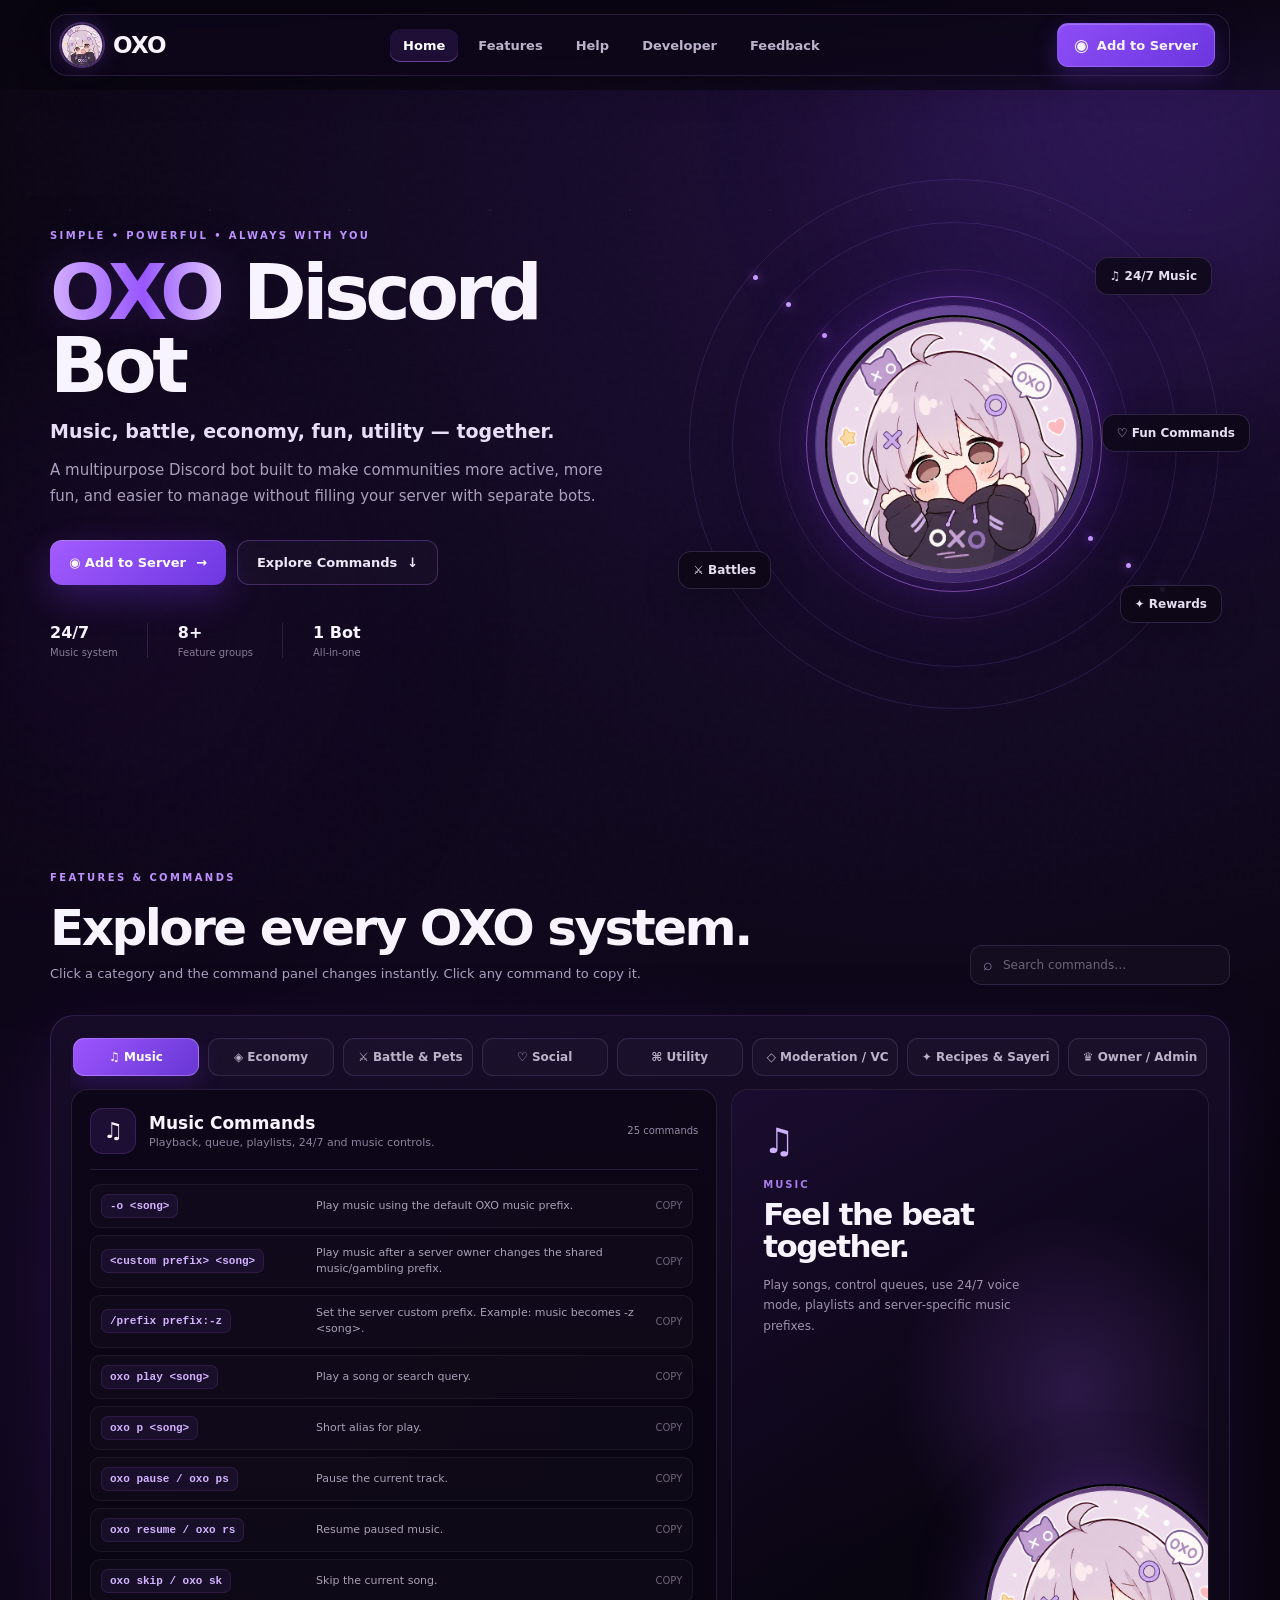
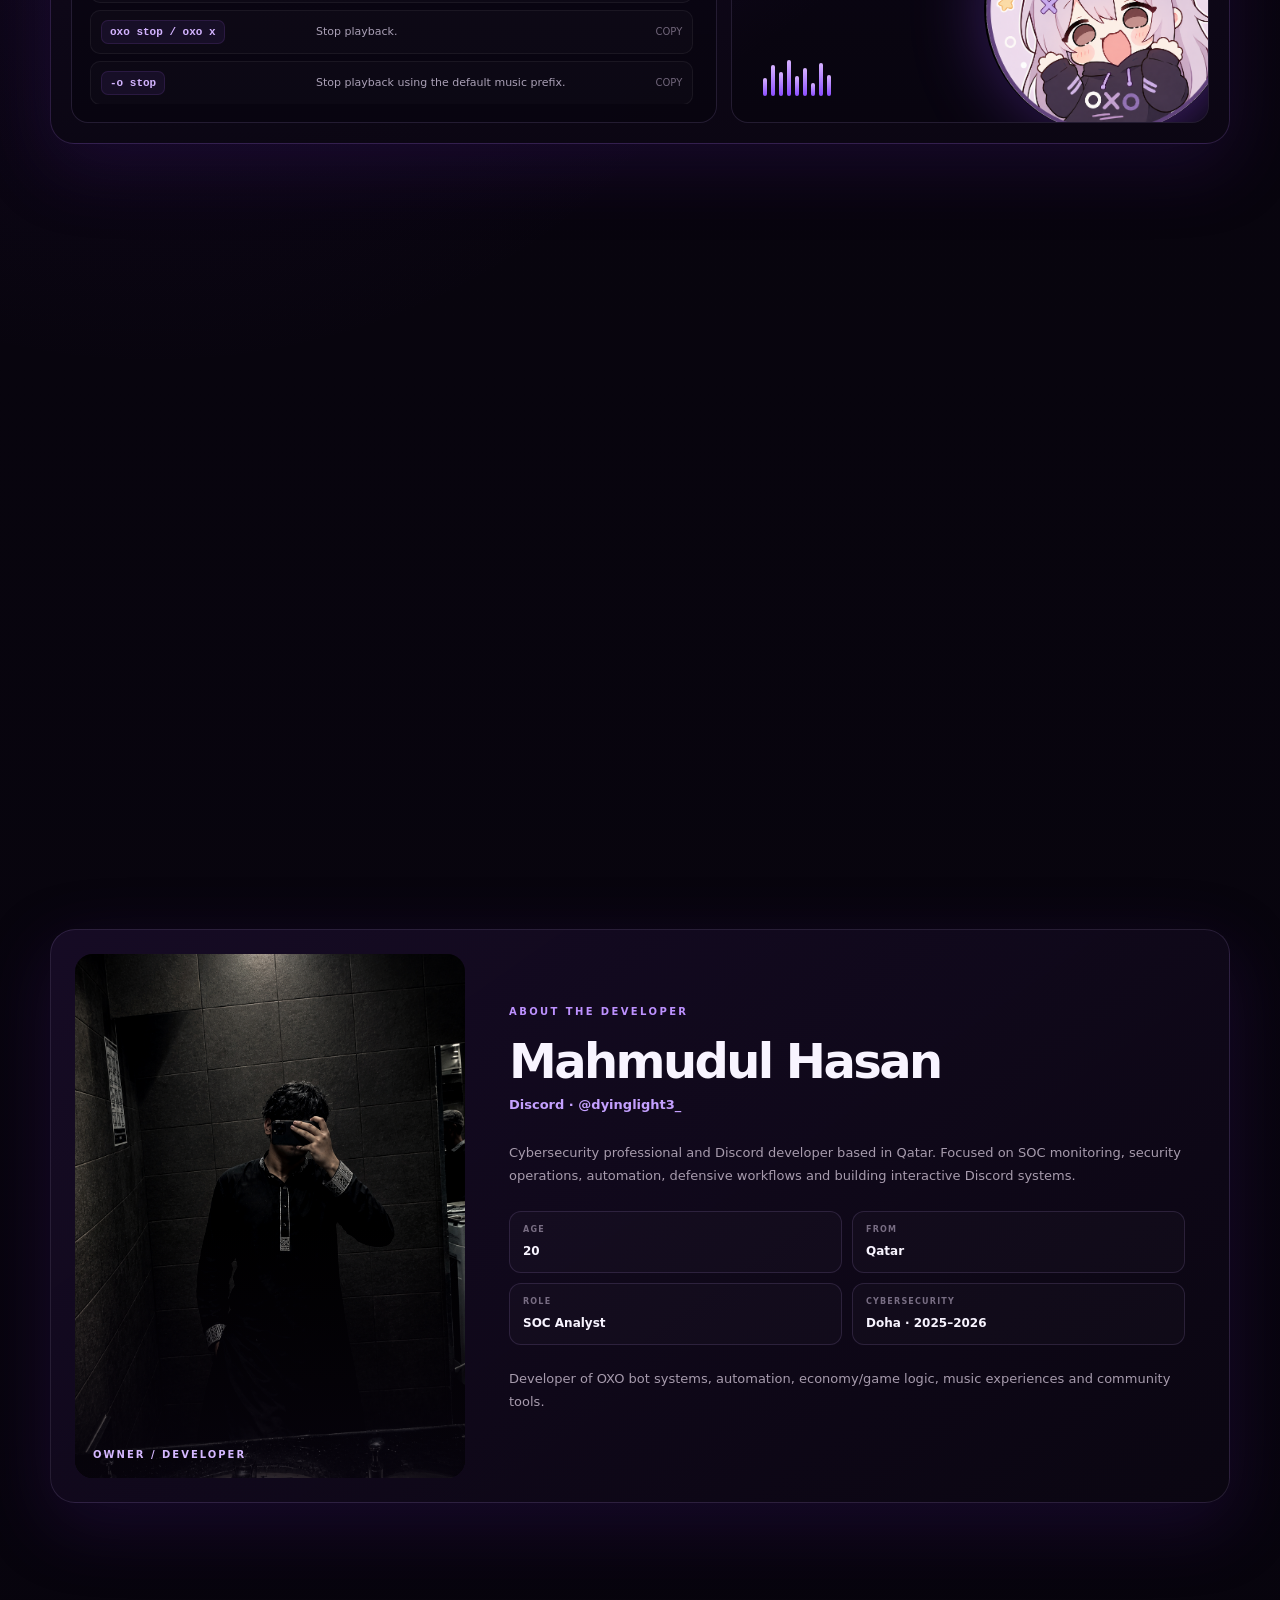
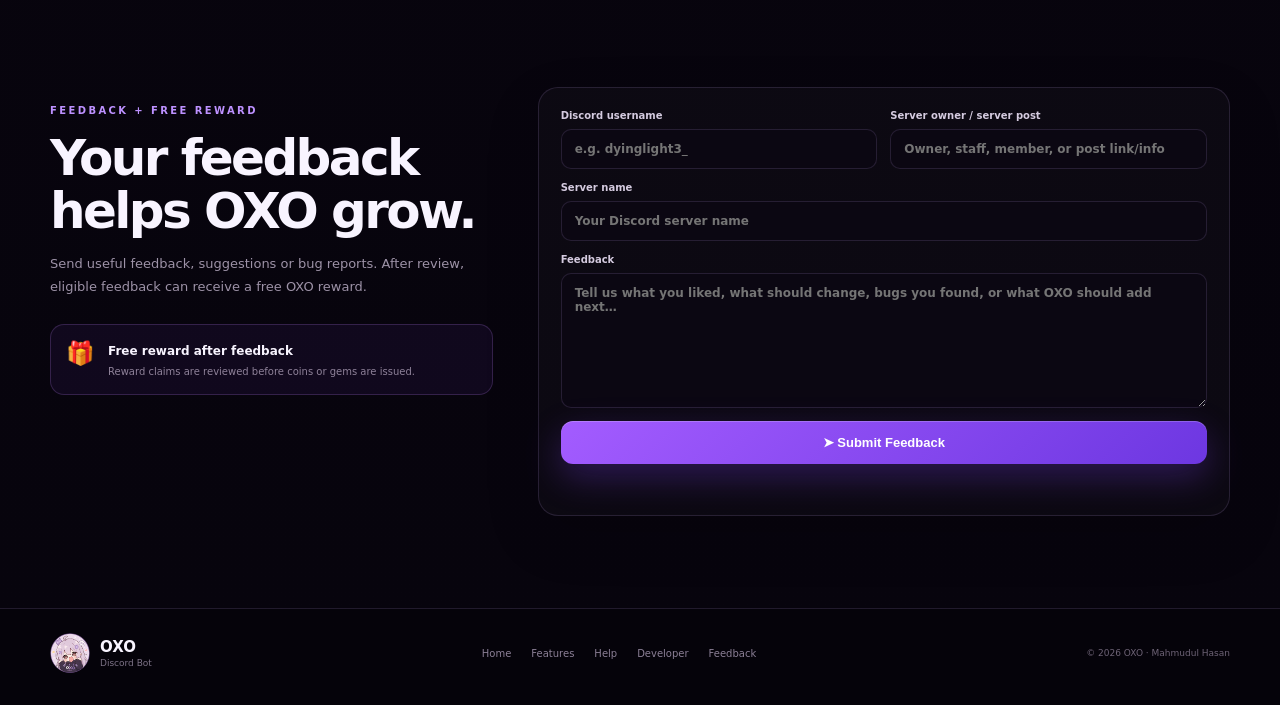
==== OXO-Live-Preview.html @ 205c2c11 "Add files via upload" ====
<!DOCTYPE html>
<html lang="en">
<head>
  <meta charset="UTF-8" />
  <meta name="viewport" content="width=device-width, initial-scale=1.0" />
  <meta name="theme-color" content="#120722" />
  <meta name="description" content="OXO Discord Bot — music, economy, games, pets, battles, social commands and server tools." />
  <title>OXO — Discord Bot</title>
  <style>
:root{
  --bg:#08050f;
  --bg2:#0d0717;
  --panel:#120b20;
  --panel2:#171027;
  --panel3:#0e0918;
  --line:rgba(207,171,255,.14);
  --line2:rgba(180,125,255,.28);
  --text:#f8f4ff;
  --muted:#aaa0bd;
  --purple:#9b5cff;
  --purple2:#6d36d8;
  --purple3:#c08cff;
  --pink:#e1a8ff;
  --success:#6ef0ae;
  --danger:#ff8ca3;
  --shadow:0 22px 70px rgba(65,22,120,.28);
}
*{box-sizing:border-box}
html{scroll-behavior:smooth;scroll-padding-top:86px}
body{margin:0;color:var(--text);font-family:Inter,ui-sans-serif,system-ui,-apple-system,BlinkMacSystemFont,"Segoe UI",sans-serif;background:
  radial-gradient(circle at 72% 5%,rgba(116,55,226,.20),transparent 28%),
  radial-gradient(circle at 12% 33%,rgba(110,45,202,.11),transparent 24%),
  linear-gradient(180deg,#09050f 0%,#07040d 100%);overflow-x:hidden}
a{color:inherit}.shell{width:min(1180px,calc(100% - 40px));margin:auto}
.page-noise{position:fixed;inset:0;z-index:-4;pointer-events:none;opacity:.028;background-image:url("data:image/svg+xml,%3Csvg viewBox='0 0 180 180' xmlns='http://www.w3.org/2000/svg'%3E%3Cfilter id='n'%3E%3CfeTurbulence type='fractalNoise' baseFrequency='.88' numOctaves='3' stitchTiles='stitch'/%3E%3C/filter%3E%3Crect width='100%25' height='100%25' filter='url(%23n)' opacity='.55'/%3E%3C/svg%3E")}
.aurora{position:fixed;border-radius:50%;filter:blur(120px);z-index:-3;pointer-events:none;opacity:.20}.aurora-a{width:520px;height:520px;background:#7d42e8;right:-160px;top:-170px;animation:aurora 12s ease-in-out infinite alternate}.aurora-b{width:420px;height:420px;background:#3e146e;left:-120px;top:45%;animation:aurora 15s ease-in-out infinite alternate-reverse}@keyframes aurora{to{transform:translate3d(45px,35px,0) scale(1.08)}}
.stars{position:fixed;inset:0;z-index:-2;pointer-events:none;background-image:radial-gradient(circle,rgba(255,255,255,.45) 0 1px,transparent 1.2px);background-size:140px 140px;mask-image:linear-gradient(to bottom,black,transparent 85%);opacity:.12}
.site-header{position:sticky;top:0;z-index:50;padding:14px 0;background:linear-gradient(180deg,rgba(8,5,15,.88),rgba(8,5,15,.60));backdrop-filter:blur(22px)}
.nav-wrap{height:62px;display:grid;grid-template-columns:auto 1fr auto;align-items:center;gap:24px;padding:0 14px 0 10px;border:1px solid var(--line);border-radius:17px;background:rgba(15,8,27,.72);box-shadow:0 10px 35px rgba(0,0,0,.22)}
.brand{display:flex;align-items:center;gap:10px;text-decoration:none;font-weight:900;font-size:23px;letter-spacing:-.8px}.brand img{width:42px;height:42px;border-radius:50%;object-fit:cover;box-shadow:0 0 0 2px rgba(187,133,255,.30),0 0 25px rgba(157,86,255,.25)}
.nav-links{display:flex;justify-content:center;align-items:center;gap:7px}.nav-links a{padding:9px 13px;border-radius:10px;text-decoration:none;color:#bcb3ca;font-size:13px;font-weight:700;transition:.22s}.nav-links a:hover,.nav-links a.active{color:#fff;background:rgba(145,76,255,.13);box-shadow:inset 0 -1px 0 rgba(181,121,255,.48)}
.discord-btn{display:inline-flex;align-items:center;justify-content:center;gap:8px;text-decoration:none;border:1px solid rgba(218,188,255,.20);background:linear-gradient(135deg,#8d4df6,#6b36df);box-shadow:0 10px 24px rgba(111,55,224,.30),inset 0 1px 0 rgba(255,255,255,.20);border-radius:11px;padding:11px 16px;font-weight:800;font-size:13px;transition:.25s}.discord-btn:hover{transform:translateY(-2px);filter:brightness(1.08)}.discord-mark{font-size:17px}.menu-toggle{display:none;background:transparent;color:#fff;border:0;font-size:24px;cursor:pointer}
.hero{min-height:690px;display:grid;grid-template-columns:1.03fr .97fr;gap:42px;align-items:center;padding:70px 0 52px}.kicker,.eyebrow{color:#bd91ff;font-size:10px;letter-spacing:2.4px;font-weight:900;margin:0 0 16px}.hero h1{font-size:clamp(55px,6vw,84px);line-height:.95;letter-spacing:-4.5px;margin:0 0 17px;font-weight:900}.hero h1 span{background:linear-gradient(90deg,#d7b5ff,#9959ff 55%,#e8d2ff);-webkit-background-clip:text;background-clip:text;color:transparent;text-shadow:0 0 45px rgba(159,87,255,.22)}.hero h2{font-size:19px;margin:0 0 13px;color:#e8def5}.hero-text{max-width:620px;color:var(--muted);line-height:1.75;font-size:15px}.hero-actions{display:flex;gap:11px;flex-wrap:wrap;margin-top:30px}.btn{display:inline-flex;align-items:center;justify-content:center;gap:10px;border:0;border-radius:12px;padding:14px 19px;text-decoration:none;font-weight:850;font-size:13px;cursor:pointer;transition:.24s}.btn:hover{transform:translateY(-2px)}.btn.primary{color:white;background:linear-gradient(135deg,#a35cff,#6d37e1);box-shadow:0 13px 35px rgba(116,55,223,.32),inset 0 1px 0 rgba(255,255,255,.2)}.btn.ghost{border:1px solid var(--line2);background:rgba(255,255,255,.025);color:#eee7f7}.hero-stats{display:flex;gap:30px;margin-top:38px}.hero-stats div{padding-right:29px;border-right:1px solid var(--line)}.hero-stats div:last-child{border:0}.hero-stats strong{display:block;font-size:16px}.hero-stats span{display:block;margin-top:5px;color:#877d96;font-size:10px}
.hero-art{height:530px;position:relative;display:grid;place-items:center}.mascot-ring{width:276px;height:276px;position:relative;z-index:3;border-radius:50%;padding:9px;background:linear-gradient(135deg,rgba(194,146,255,.55),rgba(90,45,180,.32));box-shadow:0 0 0 1px rgba(203,162,255,.28),0 0 55px rgba(144,74,255,.26),0 0 110px rgba(94,32,173,.17);animation:floatMascot 5.3s ease-in-out infinite}.mascot{width:100%;height:100%;object-fit:cover;border-radius:50%;display:block;background:#e6ccf1}.pulse-ring{position:absolute;inset:-10px;border-radius:50%;border:1px solid rgba(189,125,255,.55);animation:pulse 2.8s ease-out infinite}@keyframes pulse{0%{transform:scale(.97);opacity:.7}75%,100%{transform:scale(1.14);opacity:0}}@keyframes floatMascot{50%{transform:translateY(-11px)}}
.orbit{position:absolute;border:1px solid rgba(159,112,222,.17);border-radius:50%;animation:spin linear infinite}.orbit:before,.orbit:after{content:"";position:absolute;width:5px;height:5px;border-radius:50%;background:#c998ff;box-shadow:0 0 12px #a85dff}.orbit:before{left:12%;top:18%}.orbit:after{right:10%;bottom:22%}.orbit-1{width:350px;height:350px;animation-duration:18s}.orbit-2{width:445px;height:445px;animation-duration:29s;animation-direction:reverse}.orbit-3{width:530px;height:530px;animation-duration:41s}@keyframes spin{to{transform:rotate(360deg)}}
.float-badge{position:absolute;z-index:5;border:1px solid rgba(199,164,255,.18);border-radius:13px;background:rgba(12,7,20,.78);backdrop-filter:blur(15px);padding:11px 14px;font-size:12px;font-weight:800;color:#e7dff0;box-shadow:0 12px 35px rgba(0,0,0,.25)}.badge-music{top:78px;right:18px;animation:bob 4.6s ease-in-out infinite}.badge-battle{left:0;bottom:120px;animation:bob 5.3s ease-in-out infinite .5s}.badge-reward{right:8px;bottom:86px;animation:bob 4.9s ease-in-out infinite 1s}.badge-fun{right:-20px;top:235px;animation:bob 5.7s ease-in-out infinite .7s}@keyframes bob{50%{transform:translateY(-8px)}}
.section{padding:92px 0}.section-title{display:flex;align-items:end;justify-content:space-between;gap:30px;margin-bottom:30px}.section-title.compact{align-items:center}.section-title h2{margin:0 0 7px;font-size:clamp(35px,4vw,50px);letter-spacing:-2.5px}.section-title p:not(.eyebrow){margin:0;color:var(--muted);font-size:13px;line-height:1.6}.command-search-wrap{display:flex;align-items:center;gap:8px;width:260px;border:1px solid var(--line);border-radius:12px;padding:0 12px;background:rgba(255,255,255,.025)}.command-search-wrap span{color:#8f7ba8}.command-search-wrap input{width:100%;border:0;outline:0;color:#fff;background:transparent;padding:12px 2px;font:inherit;font-size:12px}.command-search-wrap input::placeholder{color:#6d6379}
.feature-console{border:1px solid rgba(181,124,255,.19);border-radius:24px;background:linear-gradient(180deg,rgba(25,13,43,.82),rgba(12,7,20,.86));box-shadow:var(--shadow);padding:20px}.category-tabs{display:flex;gap:9px;overflow-x:auto;padding:2px 2px 13px;scrollbar-width:none}.category-tabs::-webkit-scrollbar{display:none}.category-tab{white-space:nowrap;min-width:126px;border:1px solid var(--line);background:rgba(255,255,255,.025);color:#bdb3c9;padding:11px 14px;border-radius:11px;font:inherit;font-size:12px;font-weight:800;cursor:pointer;transition:.22s}.category-tab:hover{border-color:rgba(184,120,255,.36);color:#fff}.category-tab.active{color:white;background:linear-gradient(135deg,#9d55ff,#6737d3);border-color:rgba(217,183,255,.35);box-shadow:0 10px 25px rgba(106,48,212,.23)}
.feature-body{display:grid;grid-template-columns:1.15fr .85fr;gap:14px}.command-side,.feature-showcase{border:1px solid var(--line);border-radius:17px;background:rgba(8,5,15,.56)}.command-side{padding:18px}.panel-heading{display:grid;grid-template-columns:auto 1fr auto;gap:13px;align-items:center;padding-bottom:15px;border-bottom:1px solid var(--line)}.panel-icon{width:46px;height:46px;border-radius:13px;display:grid;place-items:center;background:rgba(148,76,255,.12);border:1px solid rgba(183,124,255,.18);font-size:22px}.panel-heading h3{margin:0 0 3px;font-size:17px}.panel-heading p{margin:0;color:#8e829d;font-size:11px}.command-count{font-size:10px;color:#9789a7}.command-list{display:grid;gap:7px;margin-top:14px;max-height:520px;overflow:auto;padding-right:5px}.command-list::-webkit-scrollbar{width:6px}.command-list::-webkit-scrollbar-thumb{background:#4c2a78;border-radius:10px}.command-row{display:grid;grid-template-columns:minmax(180px,.62fr) 1fr auto;gap:12px;align-items:center;border:1px solid rgba(255,255,255,.055);border-radius:10px;background:rgba(255,255,255,.02);padding:9px 10px;cursor:pointer;transition:.18s}.command-row:hover{background:rgba(153,81,255,.07);border-color:rgba(177,111,255,.24);transform:translateX(2px)}.command-row code{display:inline-flex;width:max-content;max-width:100%;overflow:hidden;text-overflow:ellipsis;color:#d3b3ff;background:rgba(155,86,255,.08);border:1px solid rgba(176,111,255,.12);padding:5px 8px;border-radius:7px;font-weight:800;font-size:11px}.command-row p{margin:0;color:#aaa0b6;font-size:11px;line-height:1.5}.copy-hint{font-size:10px;color:#6f6479}.no-results{text-align:center;color:#8b7e98;padding:40px 10px;font-size:12px}
.feature-showcase{position:relative;min-height:420px;overflow:hidden;padding:31px;display:flex;align-items:flex-start}.feature-showcase:after{content:"";position:absolute;width:210px;height:210px;border-radius:50%;right:-35px;bottom:-42px;background:radial-gradient(circle,rgba(166,94,255,.25),transparent 68%)}.showcase-glow{position:absolute;inset:0;background:radial-gradient(circle at 72% 48%,rgba(166,93,255,.21),transparent 38%),linear-gradient(145deg,rgba(76,34,130,.22),transparent 60%)}.showcase-copy{position:relative;z-index:3;max-width:66%}.showcase-icon{font-size:35px;color:#ceb2ff}.showcase-label{font-size:10px;font-weight:900;letter-spacing:2px;color:#aa7bea;margin:18px 0 8px}.showcase-copy h3{font-size:31px;line-height:1.05;letter-spacing:-1.6px;margin:0 0 12px}.showcase-copy>p:last-child{color:#9f93ad;font-size:12px;line-height:1.7}.feature-showcase img{position:absolute;width:250px;height:250px;right:-26px;bottom:-12px;object-fit:cover;border-radius:50%;filter:drop-shadow(0 0 35px rgba(150,76,255,.32));z-index:2}.equalizer{position:absolute;left:31px;bottom:26px;height:38px;display:flex;align-items:end;gap:4px;z-index:4}.equalizer i{display:block;width:4px;border-radius:6px;background:linear-gradient(#d7b2ff,#8a4dff);animation:eq 1.1s ease-in-out infinite}.equalizer i:nth-child(1){height:18px}.equalizer i:nth-child(2){height:31px;animation-delay:.13s}.equalizer i:nth-child(3){height:24px;animation-delay:.25s}.equalizer i:nth-child(4){height:36px;animation-delay:.05s}.equalizer i:nth-child(5){height:20px;animation-delay:.31s}.equalizer i:nth-child(6){height:28px;animation-delay:.17s}.equalizer i:nth-child(7){height:13px;animation-delay:.38s}.equalizer i:nth-child(8){height:33px;animation-delay:.09s}.equalizer i:nth-child(9){height:21px;animation-delay:.22s}@keyframes eq{50%{transform:scaleY(.48);opacity:.7}}
.help-grid{display:grid;grid-template-columns:repeat(3,1fr);gap:14px}.help-card{position:relative;min-height:210px;border:1px solid var(--line);border-radius:18px;background:rgba(255,255,255,.025);padding:24px;overflow:hidden}.help-card:before{content:"";position:absolute;width:110px;height:110px;border-radius:50%;background:#8d4df6;filter:blur(75px);opacity:.12;right:-30px;top:-20px}.help-card .step{display:grid;place-items:center;width:34px;height:34px;border-radius:50%;background:linear-gradient(135deg,#a55cff,#6334d4);font-size:11px;font-weight:900;box-shadow:0 0 22px rgba(142,74,235,.27)}.help-card h3{margin:20px 0 8px}.help-card p{color:#988da5;font-size:12px;line-height:1.65}.help-card a{color:#c59cff;font-size:11px;text-decoration:none;font-weight:800}.help-card code{display:inline-block;color:#c9a6ff;background:rgba(147,78,248,.09);border:1px solid rgba(182,119,255,.15);border-radius:8px;padding:7px 9px;font-size:11px}.quick-help{display:grid;grid-template-columns:repeat(4,1fr);gap:10px;margin-top:14px}.quick-help div{border:1px solid var(--line);border-radius:12px;background:rgba(255,255,255,.018);padding:13px}.quick-help code{color:#c39bff;font-weight:800;font-size:11px}.quick-help span{display:block;margin-top:7px;color:#817789;font-size:10px}
.developer-card{display:grid;grid-template-columns:390px 1fr;gap:44px;align-items:stretch;border:1px solid var(--line);border-radius:25px;background:linear-gradient(145deg,rgba(28,14,46,.72),rgba(11,7,18,.85));padding:24px;box-shadow:var(--shadow)}.developer-photo{min-height:500px;position:relative;border-radius:18px;overflow:hidden;background:#0d0a10}.developer-photo img{width:100%;height:100%;object-fit:cover;object-position:center 42%;filter:saturate(.88) contrast(1.05)}.developer-photo-overlay{position:absolute;inset:0;background:linear-gradient(to top,rgba(8,4,14,.82),transparent 48%)}.developer-photo>span{position:absolute;left:18px;bottom:18px;font-size:10px;letter-spacing:2px;font-weight:900;color:#d5b8ff}.developer-info{align-self:center;padding-right:20px}.developer-info h2{font-size:48px;letter-spacing:-2.6px;margin:0 0 4px}.handle{display:inline-flex;margin:4px 0 17px;text-decoration:none;color:#c4a0ff;font-size:13px;font-weight:800}.developer-bio,.developer-note{color:#a79bad;font-size:13px;line-height:1.75}.developer-facts{display:grid;grid-template-columns:repeat(2,1fr);gap:10px;margin:23px 0}.developer-facts div{border:1px solid var(--line);border-radius:12px;padding:13px;background:rgba(255,255,255,.02)}.developer-facts span{display:block;color:#786d83;text-transform:uppercase;letter-spacing:1.2px;font-size:8px;font-weight:900;margin-bottom:6px}.developer-facts strong{font-size:12px}
.feedback-wrap{display:grid;grid-template-columns:.78fr 1.22fr;gap:45px;align-items:start}.feedback-copy{padding-top:18px}.feedback-copy h2{font-size:50px;letter-spacing:-2.6px;line-height:1.05;margin:0 0 16px}.feedback-copy>p:not(.eyebrow){color:#9d92a7;font-size:13px;line-height:1.75}.reward-card{display:flex;gap:13px;align-items:flex-start;margin-top:25px;padding:15px;border:1px solid rgba(192,136,255,.20);border-radius:14px;background:rgba(143,73,240,.07)}.reward-card>span{font-size:23px}.reward-card strong{font-size:12px}.reward-card p{margin:5px 0 0;color:#8f829a;font-size:10px;line-height:1.5}.feedback-form{border:1px solid var(--line);border-radius:20px;background:rgba(255,255,255,.025);padding:22px;box-shadow:0 20px 55px rgba(0,0,0,.14)}.field-grid{display:grid;grid-template-columns:1fr 1fr;gap:13px}.feedback-form label{display:block;color:#d5cbe0;font-size:10px;font-weight:850;margin-bottom:13px}.feedback-form input,.feedback-form textarea{display:block;width:100%;margin-top:8px;color:#fff;background:#0b0712;border:1px solid var(--line);border-radius:10px;padding:12px 13px;outline:none;font:inherit;font-size:12px;transition:.18s}.feedback-form input:focus,.feedback-form textarea:focus{border-color:#9356e8;box-shadow:0 0 0 3px rgba(147,86,232,.09)}.feedback-form textarea{resize:vertical;min-height:135px}.submit-btn{width:100%}.form-message{min-height:18px;margin-top:11px;font-size:11px}.form-message.success{color:var(--success)}.form-message.error{color:var(--danger)}
.site-footer{border-top:1px solid var(--line);background:rgba(6,3,10,.75);padding:24px 0 32px}.footer-content{display:grid;grid-template-columns:auto 1fr auto;gap:28px;align-items:center}.footer-brand{display:flex;align-items:center;gap:10px}.footer-brand img{width:40px;height:40px;border-radius:50%;object-fit:cover}.footer-brand strong,.footer-brand span{display:block}.footer-brand strong{font-size:15px}.footer-brand span{font-size:9px;color:#7e7488;margin-top:2px}.footer-links{display:flex;justify-content:center;gap:20px}.footer-links a{text-decoration:none;color:#8c8097;font-size:10px}.footer-content>p{color:#6e6477;font-size:9px}.toast{position:fixed;left:50%;bottom:26px;z-index:80;transform:translate(-50%,25px);opacity:0;pointer-events:none;background:#191024;border:1px solid rgba(196,147,255,.25);color:#f1e8fa;border-radius:11px;padding:10px 14px;font-size:11px;font-weight:750;box-shadow:0 12px 35px rgba(0,0,0,.35);transition:.25s}.toast.show{opacity:1;transform:translate(-50%,0)}
.reveal{opacity:0;transform:translateY(22px);transition:opacity .72s ease,transform .72s ease}.reveal.visible{opacity:1;transform:none}.delay-1{transition-delay:.09s}.delay-2{transition-delay:.18s}
@media(max-width:980px){.nav-wrap{grid-template-columns:auto auto 1fr}.menu-toggle{display:block;justify-self:end}.nav-cta{display:none}.nav-links{display:none;position:absolute;top:88px;left:20px;right:20px;flex-direction:column;align-items:stretch;padding:14px;border:1px solid var(--line);border-radius:14px;background:#10091c;box-shadow:0 22px 50px rgba(0,0,0,.35)}.nav-links.open{display:flex}.hero{grid-template-columns:1fr;padding-top:45px;text-align:center}.hero-text{margin-left:auto;margin-right:auto}.hero-actions,.hero-stats{justify-content:center}.hero-art{height:480px}.section-title{align-items:flex-start;flex-direction:column}.command-search-wrap{width:100%}.feature-body{grid-template-columns:1fr}.feature-showcase{min-height:320px}.developer-card{grid-template-columns:1fr}.developer-photo{min-height:620px;max-width:520px;width:100%;margin:auto}.developer-info{padding:10px}.feedback-wrap{grid-template-columns:1fr}.quick-help{grid-template-columns:repeat(2,1fr)}.footer-content{grid-template-columns:1fr;text-align:center}.footer-brand,.footer-links{justify-content:center}}
@media(max-width:650px){.shell{width:min(100% - 26px,1180px)}.site-header{padding:10px 0}.nav-wrap{height:57px}.brand img{width:37px;height:37px}.brand span{font-size:20px}.hero{min-height:0;padding:55px 0 30px}.hero h1{font-size:52px;letter-spacing:-3px}.hero h2{font-size:15px}.hero-stats{gap:14px}.hero-stats div{padding-right:14px}.hero-art{height:350px}.mascot-ring{width:200px;height:200px}.orbit-1{width:245px;height:245px}.orbit-2{width:305px;height:305px}.orbit-3{width:350px;height:350px}.float-badge{font-size:9px;padding:8px 10px}.badge-music{right:0;top:40px}.badge-battle{left:-3px;bottom:72px}.badge-reward{right:-3px;bottom:45px}.badge-fun{display:none}.section{padding:72px 0}.section-title h2{font-size:38px}.feature-console{padding:11px;border-radius:18px}.category-tab{min-width:110px;padding:10px}.panel-heading{grid-template-columns:auto 1fr}.command-count{grid-column:2}.command-row{grid-template-columns:1fr;gap:6px}.copy-hint{display:none}.feature-showcase{min-height:300px;padding:22px}.showcase-copy{max-width:73%}.showcase-copy h3{font-size:25px}.feature-showcase img{width:205px;height:205px;right:-40px}.equalizer{left:22px;bottom:19px}.help-grid{grid-template-columns:1fr}.quick-help{grid-template-columns:1fr}.developer-card{padding:13px;gap:24px}.developer-photo{min-height:470px}.developer-info h2{font-size:39px}.developer-facts{grid-template-columns:1fr 1fr}.field-grid{grid-template-columns:1fr}.feedback-copy h2{font-size:40px}.footer-links{flex-wrap:wrap;gap:12px 18px}}
@media(prefers-reduced-motion:reduce){*{scroll-behavior:auto!important;animation:none!important;transition:none!important}.reveal{opacity:1;transform:none}}

</style>
</head>
<body>
  <div class="page-noise" aria-hidden="true"></div>
  <div class="aurora aurora-a" aria-hidden="true"></div>
  <div class="aurora aurora-b" aria-hidden="true"></div>
  <div class="stars" aria-hidden="true"></div>

  <header class="site-header">
    <div class="shell nav-wrap">
      <a class="brand" href="#home" aria-label="OXO home">
        <img src="[data-uri]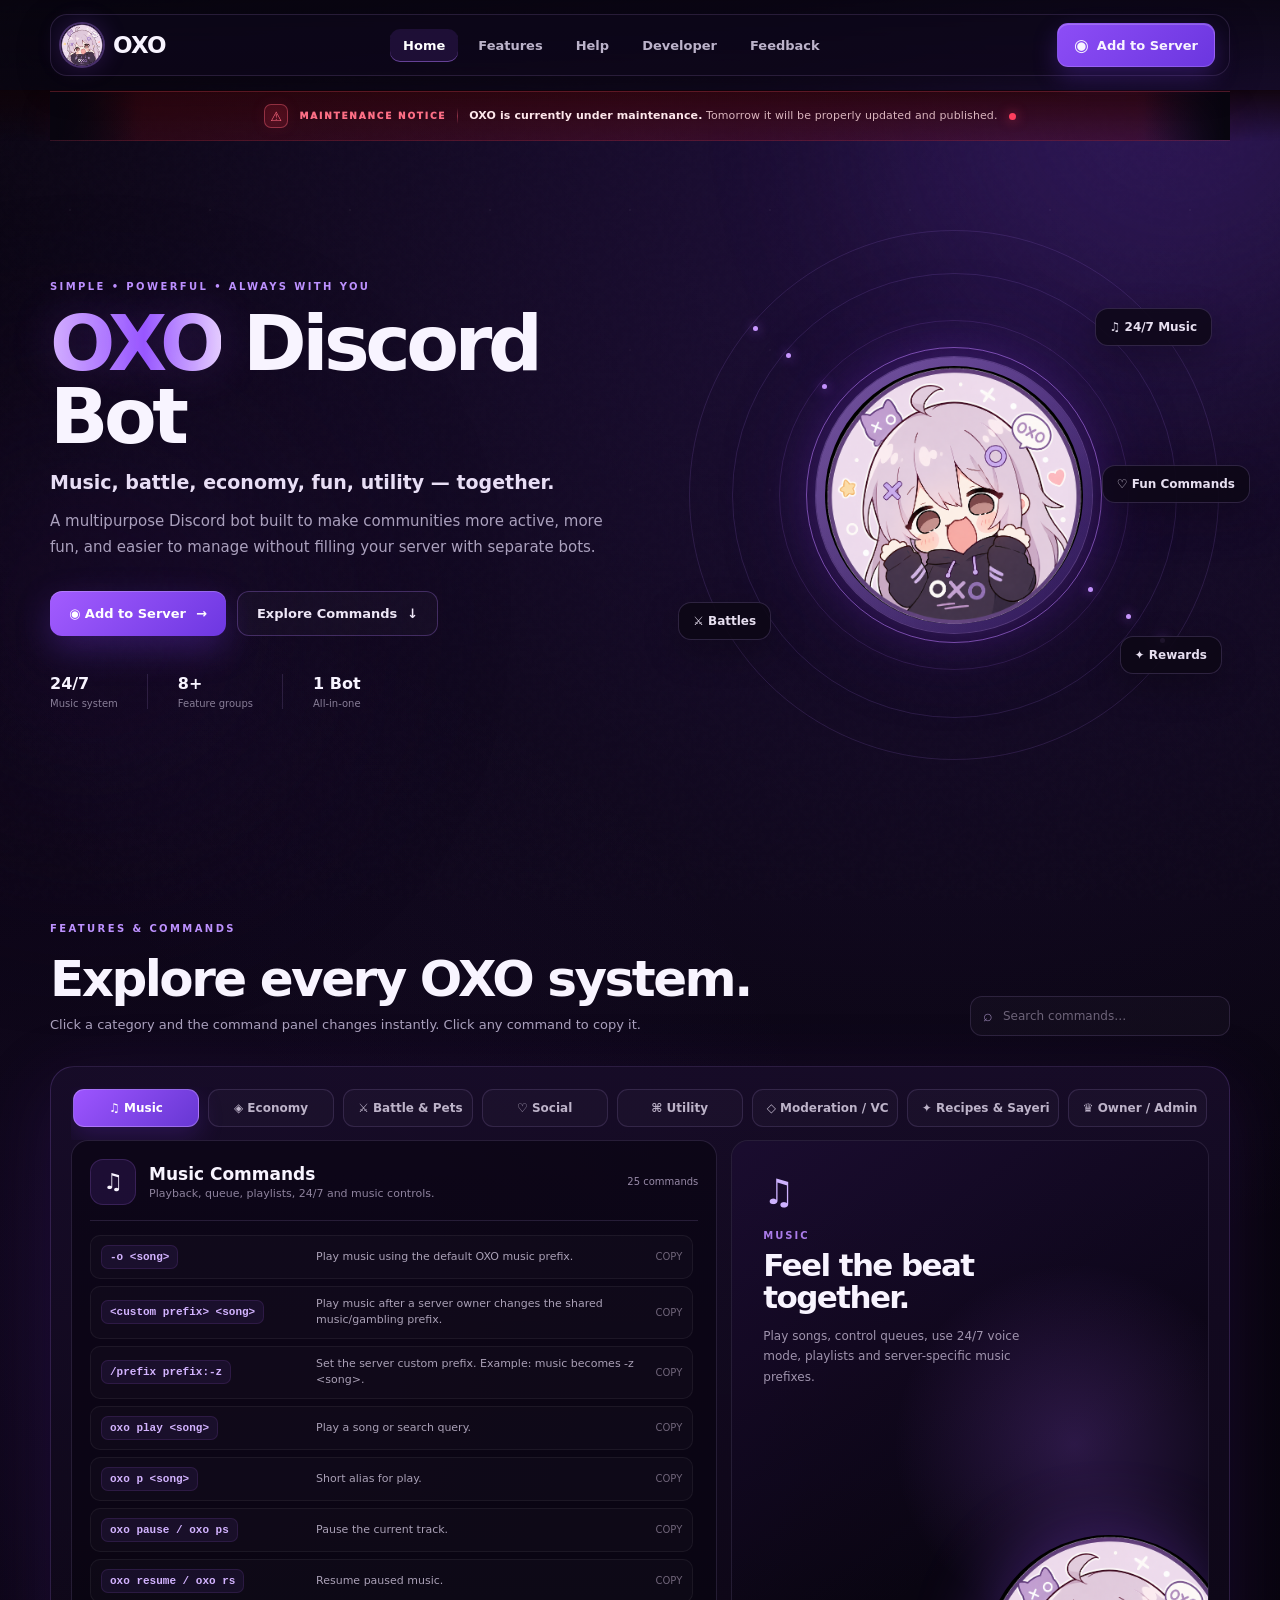
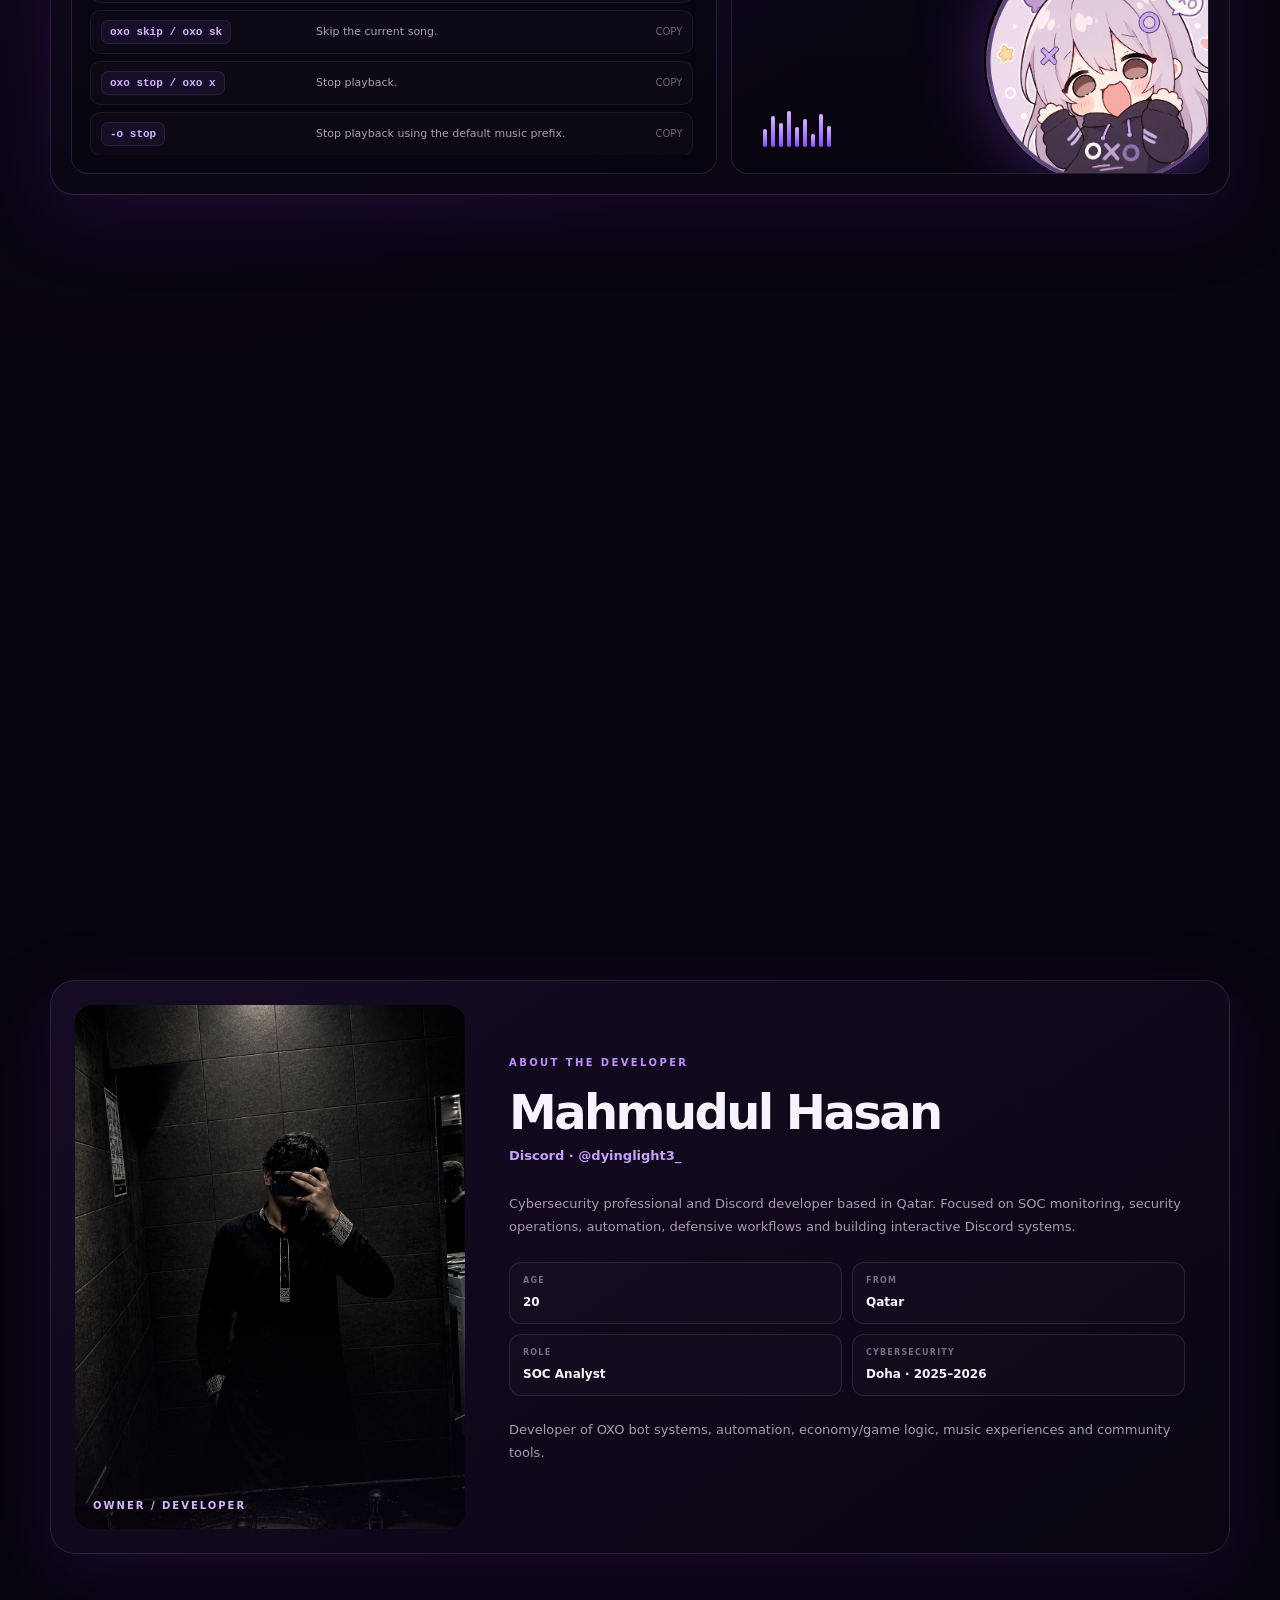
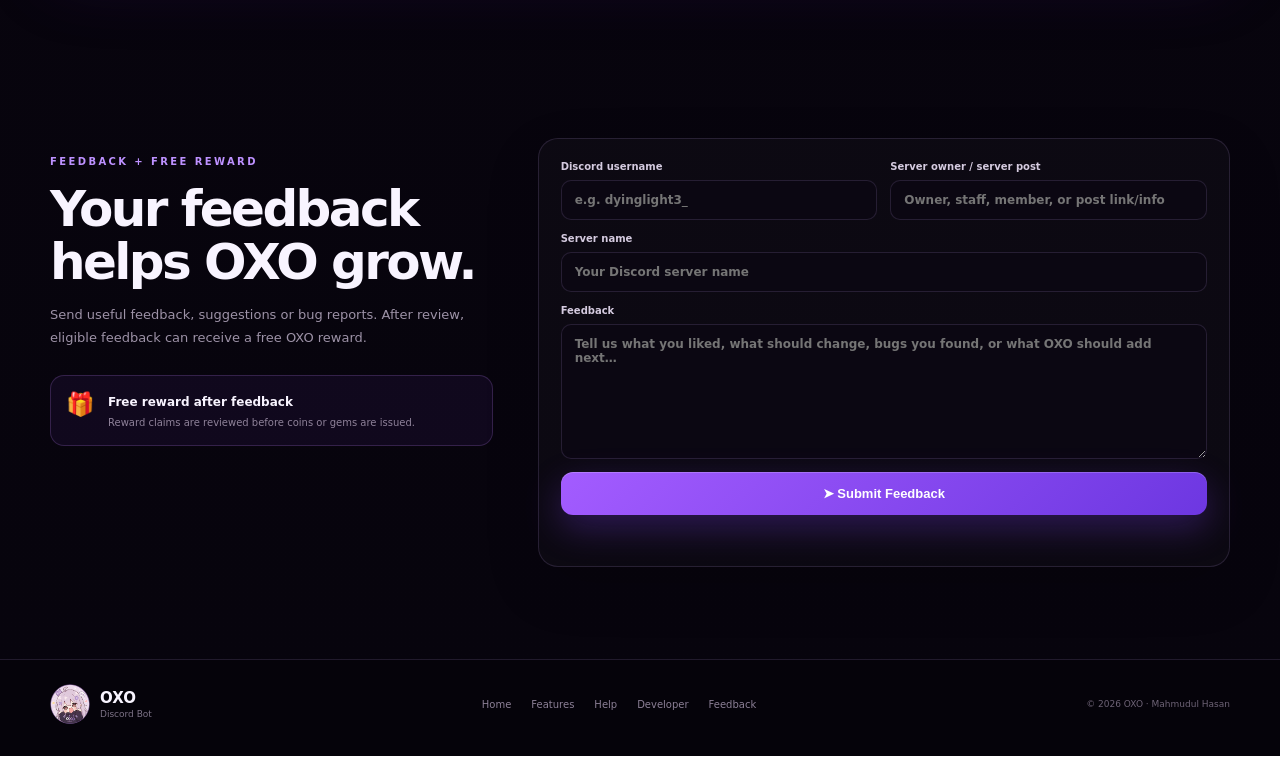
